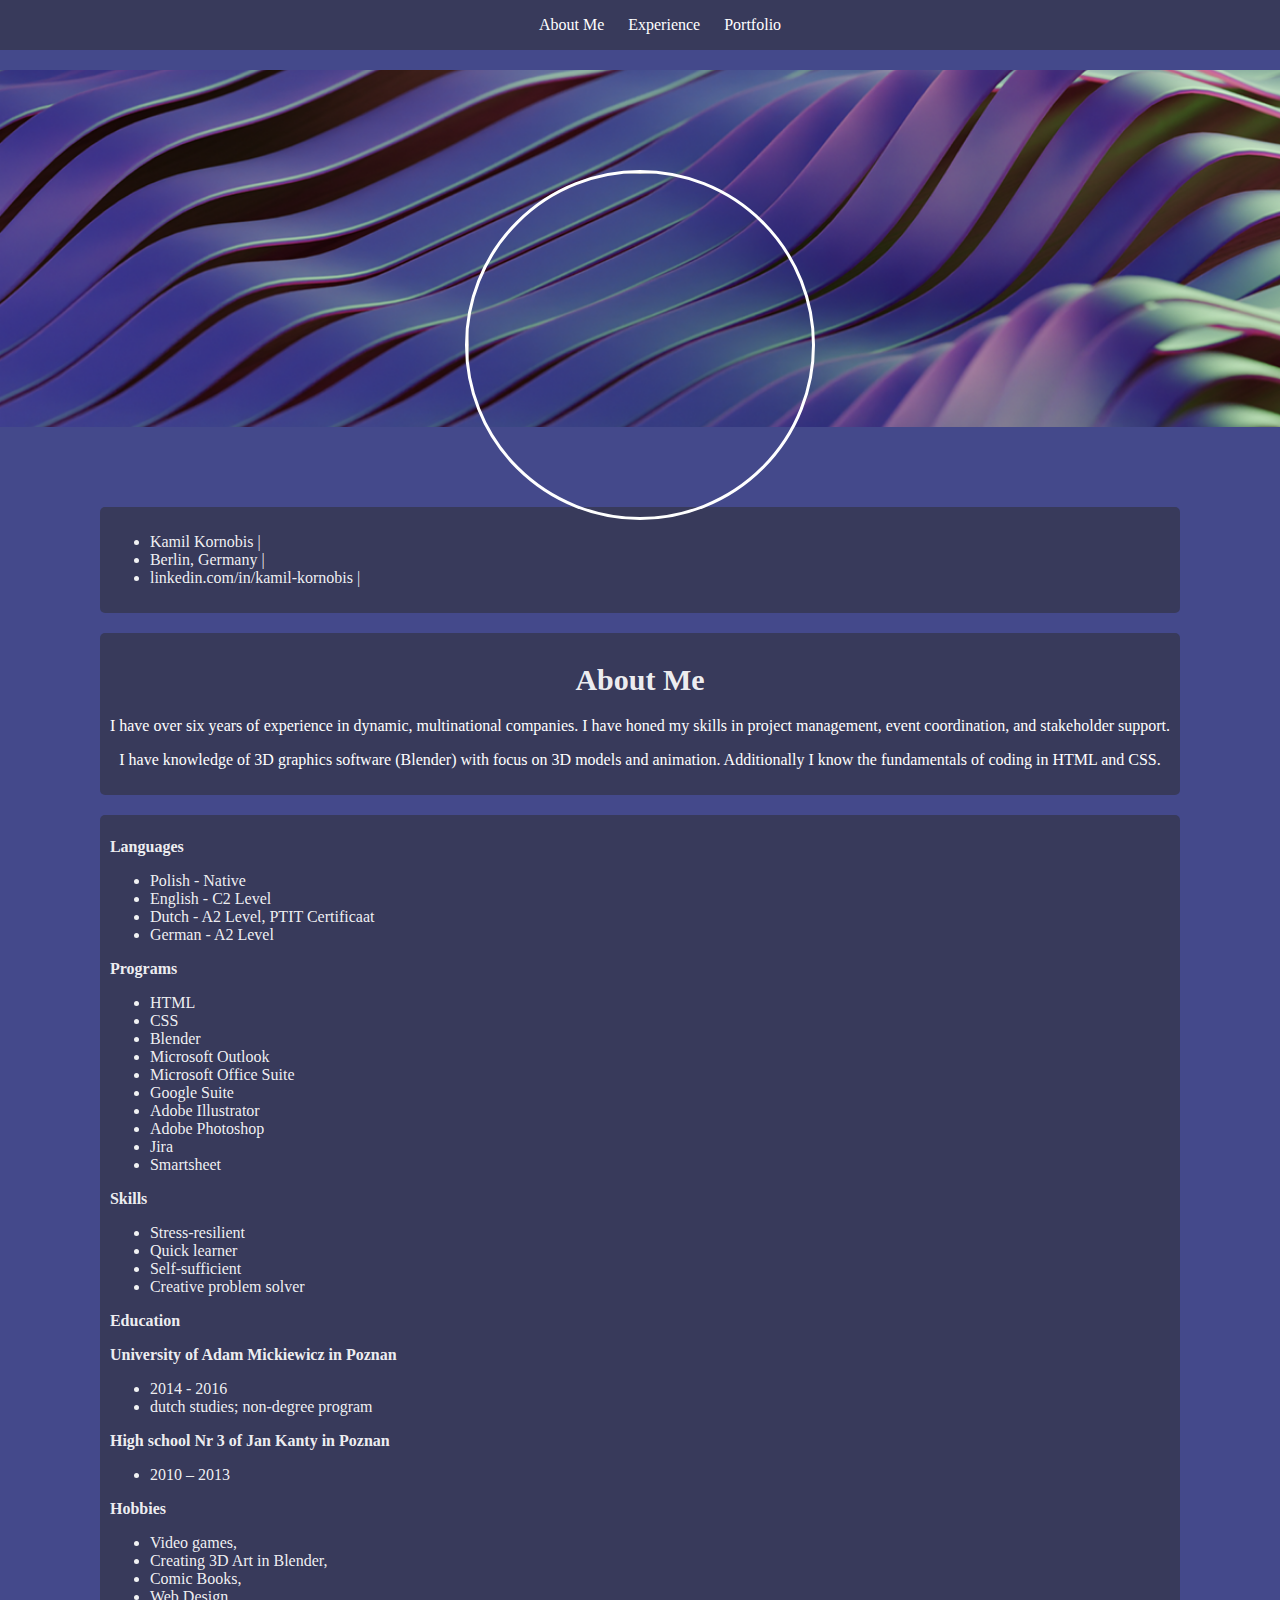
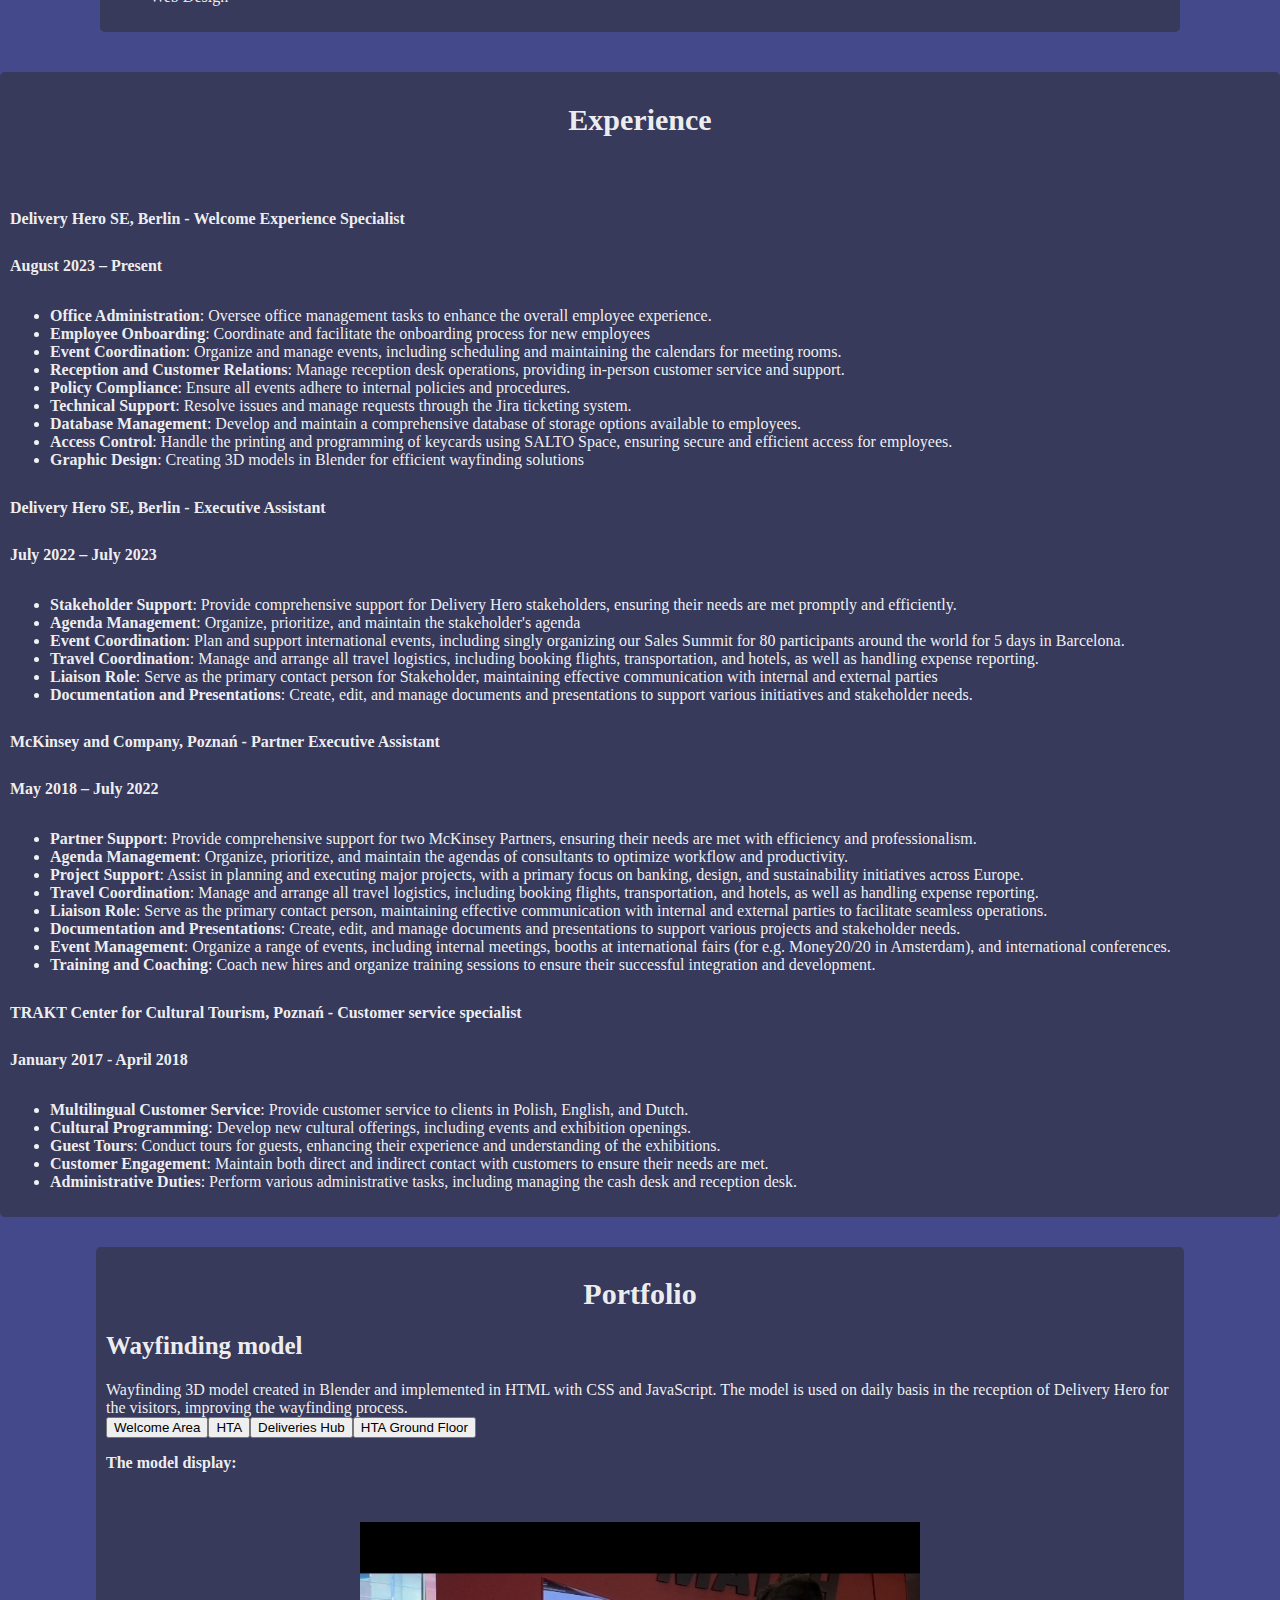
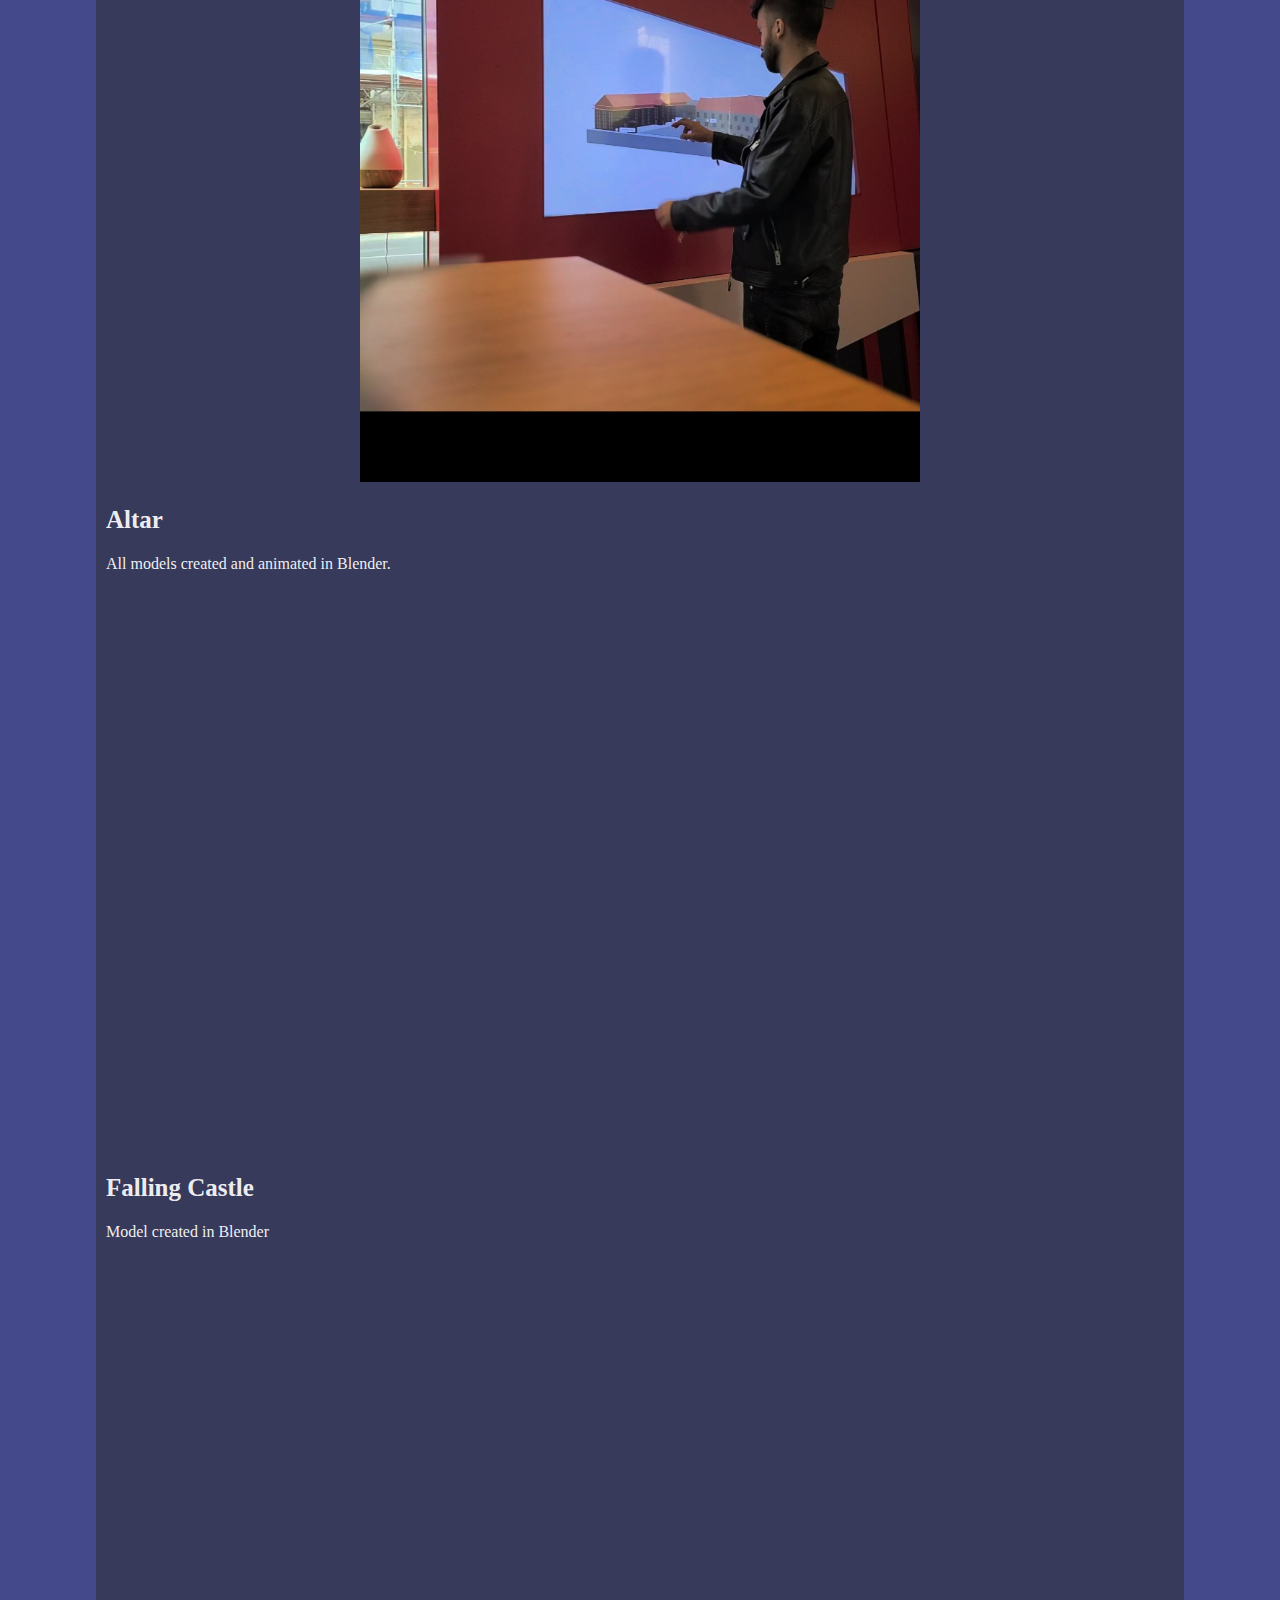
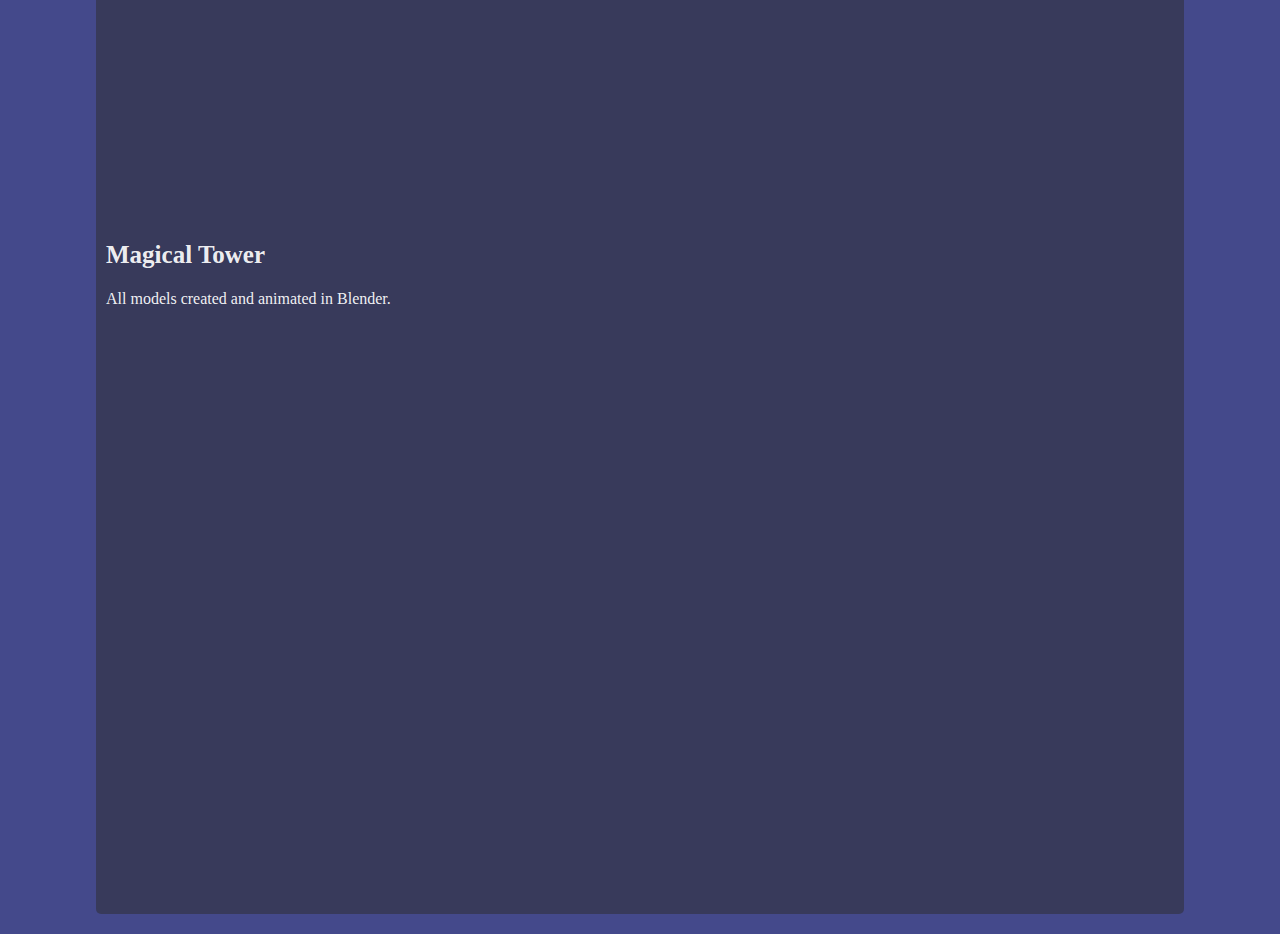
==== index.html @ 501a1ac6 "update 11102024" ====
<!DOCTYPE html>
<html lang="en">
<head>
    <meta charset="UTF-8">
    <meta name="viewport" content="width=device-width, initial-scale=1.0">
    <link rel="stylesheet" href="style.css">
    <title>Kamil Kornobis</title>
    <nav>
        <ul>
        <li><a href="#About">About Me</a></li>
        <li><a href="#experience">Experience</a></li>
        <li><a href="#portfolio">Portfolio</a></li>
    </ul>
    </nav>
</head>
<body>
<div class="banner"> 

    <div id="profile">
        <img src="images/profile.jpg">
    </div>
</div>
    <div id="left">

<div id="contact">
    <ul>
    <li>Kamil Kornobis |
    <li>Berlin, Germany |
    <li>linkedin.com/in/kamil-kornobis | 
    </ul>
</div>

<div id="About">   
    <h1>About Me</h1>
    <p>I have over six years of experience in dynamic, multinational companies. I have honed my skills in project management, event coordination, and stakeholder support.
    <p>I have knowledge of 3D graphics software (Blender) with focus on 3D models and animation.
        Additionally I know the fundamentals of coding in HTML and CSS.
    </p>
</div>
<div id="Additonal">
    <h2>Languages</h2>
    <ul>
    <li>Polish - Native</li>
    <li>English - C2 Level</li>
    <li>Dutch - A2 Level, PTIT Certificaat </li>
    <li>German - A2 Level</li>
    </ul>
    <h2>Programs</h2>
    <ul>
    <li>HTML</li>
    <li>CSS</li>
    <li>Blender</li>
    <li>Microsoft Outlook</li>
    <li>Microsoft Office Suite</li>
    <li>Google Suite</li>
    <li>Adobe Illustrator</li>
    <li>Adobe Photoshop</li>
    <li>Jira</li>
    <li>Smartsheet</li>
    </ul>
    <h2>Skills</h2>
    <ul>
    <li>Stress-resilient</li>
    <li>Quick learner</li>
    <li>Self-sufficient</li>
    <li>Creative problem solver</li>
    </ul>
    <h2>Education</h2>
    <h3>University of Adam Mickiewicz in Poznan</h3>
    <ul><li>2014 - 2016 </li>
    <li>dutch studies; non-degree program</li></ul>
    <h3>High school Nr 3 of Jan Kanty in Poznan</h3> 
    <ul><li>2010 – 2013</li></ul>
    <h2>Hobbies</h2>
    <ul>
    <li>Video games, </li>
    <li>Creating 3D Art in Blender, </li>
    <li>Comic Books, </li>
    <li>Web Design</li>
    </ul>
</div>
</div>
<div id="experience" class="experience">
    <h1>Experience<h1>
    <h2>Delivery Hero SE, Berlin - Welcome Experience Specialist</h2>
    <h3>August 2023 – Present</h3>
    <ul>
        <li><strong>Office Administration</strong>: Oversee office management tasks to enhance the overall employee experience.
        <li><strong>Employee Onboarding</strong>: Coordinate and facilitate the onboarding process for new employees
        <li><strong>Event Coordination</strong>: Organize and manage events, including scheduling and maintaining the calendars for meeting rooms.
        <li><strong>Reception and Customer Relations</strong>: Manage reception desk operations, providing in-person customer service and support.
        <li><strong>Policy Compliance</strong>: Ensure all events adhere to internal policies and procedures.
        <li><strong>Technical Support</strong>: Resolve issues and manage requests through the Jira ticketing system.
        <li><strong>Database Management</strong>: Develop and maintain a comprehensive database of storage options available to employees.
        <li><strong>Access Control</strong>: Handle the printing and programming of keycards using SALTO Space, ensuring secure and efficient access for employees.
        <li><strong>Graphic Design</strong>: Creating 3D models in Blender for efficient wayfinding solutions</li>
    </ul>
    <h2>Delivery Hero SE, Berlin - Executive Assistant</h2>
    <h3>July 2022 – July 2023</h3>
    <ul>
        <li><strong>Stakeholder Support</strong>: Provide comprehensive support for Delivery Hero stakeholders, ensuring their needs are met promptly and efficiently.
        <li><strong>Agenda Management</strong>: Organize, prioritize, and maintain the stakeholder's agenda 
        <li><strong>Event Coordination</strong>: Plan and support international events, including singly organizing our Sales Summit for 80 participants around the world for 5 days in Barcelona.
        <li><strong>Travel Coordination</strong>: Manage and arrange all travel logistics, including booking flights, transportation, and hotels, as well as handling expense reporting.
        <li><strong>Liaison Role</strong>: Serve as the primary contact person for Stakeholder, maintaining effective communication with internal and external parties
        <li><strong>Documentation and Presentations</strong>: Create, edit, and manage documents and presentations to support various initiatives and stakeholder needs.
    </ul>
    <h2>McKinsey and Company, Poznań - Partner Executive Assistant</h2>
    <h3>May 2018 – July 2022</h3>
    <ul>
    <li><strong>Partner Support</strong>: Provide comprehensive support for two McKinsey Partners, ensuring their needs are met with efficiency and professionalism.
        <li><strong>Agenda Management</strong>: Organize, prioritize, and maintain the agendas of consultants to optimize workflow and productivity.
        <li><strong>Project Support</strong>: Assist in planning and executing major projects, with a primary focus on banking, design, and sustainability initiatives across Europe.
        <li><strong>Travel Coordination</strong>: Manage and arrange all travel logistics, including booking flights, transportation, and hotels, as well as handling expense reporting.
        <li><strong>Liaison Role</strong>: Serve as the primary contact person, maintaining effective communication with internal and external parties to facilitate seamless operations.
        <li><strong>Documentation and Presentations</strong>: Create, edit, and manage documents and presentations to support various projects and stakeholder needs.
        <li><strong>Event Management</strong>: Organize a range of events, including internal meetings, booths at international fairs (for e.g. Money20/20 in Amsterdam), and international conferences.
        <li><strong>Training and Coaching</strong>: Coach new hires and organize training sessions to ensure their successful integration and development.
    </ul>
    <h2>TRAKT Center for Cultural Tourism, Poznań - Customer service specialist</h2>
    <h3>January 2017 - April 2018</h3>
    <ul>
        <li><strong>Multilingual Customer Service</strong>: Provide customer service to clients in Polish, English, and Dutch.
        <li><strong>Cultural Programming</strong>: Develop new cultural offerings, including events and exhibition openings.
        <li><strong>Guest Tours</strong>: Conduct tours for guests, enhancing their experience and understanding of the exhibitions.
        <li><strong>Customer Engagement</strong>: Maintain both direct and indirect contact with customers to ensure their needs are met.
        <li><strong>Administrative Duties</strong>: Perform various administrative tasks, including managing the cash desk and reception desk.
    </ul>
</div>
<div class="portfolio" id="portfolio">
      <h1>Portfolio</h1> 
      <h2>Wayfinding model</h1>
        Wayfinding 3D model created in Blender and implemented in HTML with CSS and JavaScript.
        The model is used on daily basis in the reception of Delivery Hero for the visitors, improving the wayfinding process.
        <div id="model">
            <script type="module" src="https://ajax.googleapis.com/ajax/libs/model-viewer/3.5.0/model-viewer.min.js" >
        </script>
            <model-viewer  src="models/deliveryherowip.glb" ar ar-modes="webxr scene-viewer quick-look" camera-controls poster="poster.webp" shadow-intensity="0.5" exposure="0.50" environment-image="legacy"  camera-orbit="22.14deg 81.97deg 44.48m" field-of-view="22.98deg" min-camera-orbit="auto 65deg auto" max-camera-orbit="auto 93deg auto" disable-pan> 
                <button class="Hotspot" slot="hotspot-1" data-position="5.738521220212903m 0.1478705931564469m 4.7028625234961545m" data-normal="0m 0m 1m" data-visibility-attribute="visible"  >
                    <div class="HotspotAnnotation" id="WA">Welcome Area</div>
                </button><button class="Hotspot" slot="hotspot-2" data-position="-3.9287480873416m 0.21349653949691572m -4.00780924892791m" data-normal="0.9999999999999415m 0m 3.422907838548874e-7m" data-visibility-attribute="visible">
                    <div class="HotspotAnnotation" id="HTA">HTA</div>
          
                </button><button class="Hotspot" slot="hotspot-5" data-position="4.514872075778827m 0.030134718585280496m -10.099430448208516m" data-normal="-0.9997227063099224m 0m -0.023548046381057924m" data-visibility-attribute="visible">
                    <div class="HotspotAnnotation" id="DH">Deliveries Hub</div>
                </button><button class="Hotspot" slot="hotspot-6" data-position="-12.615146280918033m 0.15850749362829397m 2.4805809680318305m" data-normal="-0.9999999999999748m 0m -2.2449255068246806e-7m" data-visibility-attribute="visible">
                    <div class="HotspotAnnotation" id="HTAGRound">HTA Ground Floor</div>
                </button>
            </model-viewer>
            <br>
            <h3>The model display: </h3>
            <br>
            <p><img class="wayfinding" src="../images/wayfinding1.jpg">
        </div> 
      <h2>Altar</h2>
      All models created and animated in Blender.
      <p><iframe width="100%" height="560px" src="https://www.youtube.com/embed/xasP_liflsc?si=hGr28FXQIqnPE3Vw" title="YouTube video player" frameborder="0" allow="accelerometer; autoplay; clipboard-write; encrypted-media; gyroscope; picture-in-picture; web-share" referrerpolicy="strict-origin-when-cross-origin" allowfullscreen></iframe>
        <h2>Falling Castle</h2>
        Model created in Blender 
        <p><iframe width="100%" height="560px"
src="https://youtube.com/embed/wnWyTnaPIO8?si=k3L933uSpz_nw3eu"
title="YouTube video player"
frameborder="0"
allow="accelerometer; autoplay; clipboard-write; encrypted-media; gyroscope; picture-in-picture; web-share"
allowfullscreen></iframe>
<h2>Magical Tower</h2>
      All models created and animated in Blender.
<p><iframe width="100%" height="560"
src="https://youtube.com/embed/JQ46LHPLamk?si=6uYHzkPRxciJD53a"
title="YouTube video player"
frameborder="0"
allow="accelerometer; autoplay; clipboard-write; encrypted-media; gyroscope; picture-in-picture; web-share"
allowfullscreen></iframe>
</div>
<footer>
   
</footer>
</body>
</html>
---- style.css ----
* {box-sizing: border-box;}
html, body {
    margin: 0;
    padding: 0;
}
body{
    font-family: 'Lucida Sans', 'Lucida Sans Regular', 'Lucida Grande', 'Lucida Sans Unicode'; color: rgba(255, 255, 255, 0.932);
    background-color:#44498b;
    display: flex;
    justify-content: center;
    flex-direction: column;
    align-items: center;
    align-content: center;
    gap: 20px;
    flex-wrap: wrap;
}

.banner {
    display: flex;
    flex-direction: column;
    justify-content: center;
    align-items: center;
    width: 100%;
    background-image: url(/images/waves.png);
    background-repeat: no-repeat;
    background-position: center center;
    background-size: 100%;

}

.waves img{
    width: fit-content;
    height: fit-content;
}
#profile img{
    border-radius: 50%;
    width: 350px;
    height: 350px;   
    z-index: 1;
    position: relative;
    top: 100px;
    border: solid 3px #ffffff;
}

#About p{
    color: #ffffff;
}

#left {
    border-radius: 25px;
    opacity: 0.5px;
    max-width: 100%;
    min-width: 60%;
    padding: 10px;
    flex-grow: 1;
    flex-direction: column;
    display: flex;
    align-items: center;
    align-content: center;
}


#About {
    text-align: center;
    border-radius: 5px;
    background-color: rgba(44, 44, 44, 0.5);
    padding: 10px;
    margin-bottom: 20px;
    width: 100%;
    max-width: 100%;
    min-width: 60%;
}

header {
    position: left;
}

footer{
    font-size: small;
}


hr {
    
    border: dtted 2px #ffffff; 
}


#experience {
    margin-top: 10px;
    background-color: rgba(44, 44, 44, 0.5);
    opacity: 0.5px;
    border-radius: 5px;
    top: 50px;
    width: 100%;
    max-width: 100%;
    min-width: 60%;
    padding: 10px;
    flex-grow: 1;
    display: flex;
    flex-direction: column;
}

h1{
    font-size: 30px;
    text-align: center;
    
}

h2 {
    font-size: medium;
}
h3{
    font-size: medium;
}

#Additonal {
    border-radius: 5px;
    background-color: rgba(44, 44, 44, 0.5);
    opacity: 0.5px;
    width: 100%;
    padding: 10px;
    flex-grow: 1;
    flex-direction: row;
    
}

header { 
    align-items: center;
}

#contact {
    text-align: left;
    border-radius: 5px;
    background-color: rgba(44, 44, 44, 0.5);
    padding: 10px;
    flex-grow: 1;
    flex-direction: row;
    margin-bottom: 20px;
    width: 100%;
    margin-top: 50px;
}

nav {
    display: block;
    background-color: rgba(44, 44, 44, 0.5);
    flex-direction: row;
}

a{
    color: white;
}

.wayfinding{
        width: 560px;
        overflow: hidden;
        object-fit: scale-down;
        margin: auto;
        max-height: 560px;

}

.model {
    width: 100%;
    max-height: 560px;
    min-height: 560px;
  }
  
.model h2{
    font-size: 25px;
}

  model-viewer {
    width: 100%;
    height: 560px;
    background-color: transparent;
    margin: auto;
  }

  .portfolio{
    margin-top: 10px;
    background-color: rgba(44, 44, 44, 0.5);
    opacity: 0.5px;
    border-radius: 5px;
    top: 50px;
    width: 100%;
    padding: 10px;
    max-width: 85%;

  }

  @media only screen {
    .portfolio{
    }
    .portfolio iframe{
        min-width: 100%;
    }
    .model{
        width: 100%;

    }
    model-viewer{ 
        width: 100%;
    }
    .wayfinding{ 
        width: 100%;
    }
  }

  .portfolio h2{
        font-size: 25px;
    
  }

nav li{
    display: inline-block;
    position: sticky;
    margin: auto;
  }

  nav{
    width: 100%;
    background: none;
    display:inline-block;
    background-color: rgba(44, 44, 44, 0.5);
    margin: 0;
    padding: 0;
    font-family: 'Lucida Sans', 'Lucida Sans Regular', 'Lucida Grande', 'Lucida Sans Unicode'; color: rgba(255, 255, 255, 0.932);
    text-align: center;
    
}

nav a:hover{
    color: rgb(208, 199, 211);
    background-color: #67568862;
}

nav a{
    text-decoration: none;
    padding: 10px;
    font-size: medium;
    font-style: ;
}
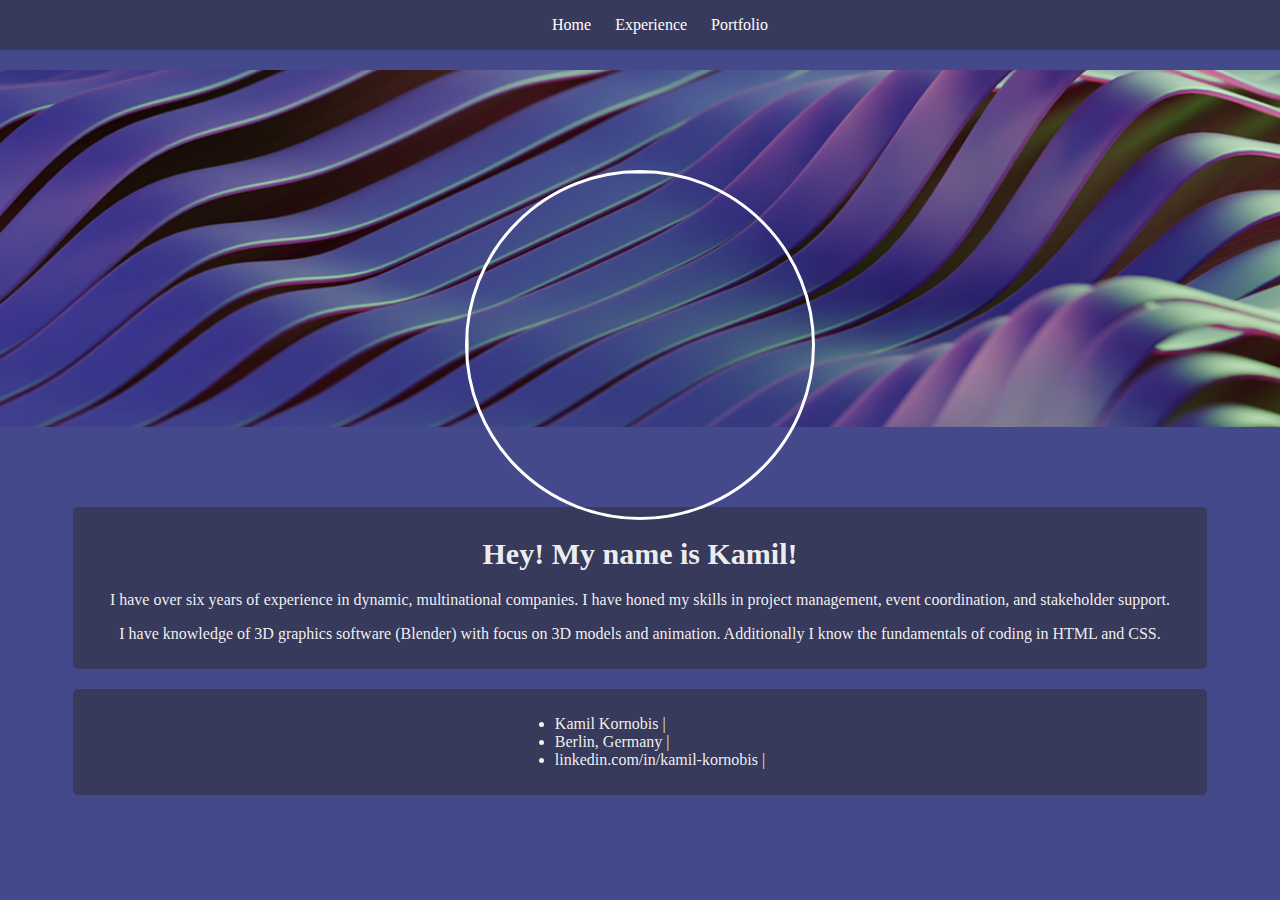
==== commit 6d22c782: "main 111024" ====
--- a/index.html
+++ b/index.html
@@ -8,9 +8,9 @@
     <title>Kamil Kornobis</title>
     <nav>
         <ul>
-        <li><a href="#About">About Me</a></li>
-        <li><a href="#experience">Experience</a></li>
-        <li><a href="#portfolio">Portfolio</a></li>
+        <li><a href="index.html">Home</a></li>
+        <li><a href="experience.html">Experience</a></li>
+        <li><a href="portfolio.html">Portfolio</a></li>
     </ul>
     </nav>
 </head>
@@ -22,7 +22,13 @@
     </div>
 </div>
     <div id="left">
-
+        
+        <div id="About">   
+            <h1>Hey! My name is Kamil!</h1>    <p>I have over six years of experience in dynamic, multinational companies. I have honed my skills in project management, event coordination, and stakeholder support.
+            <p>I have knowledge of 3D graphics software (Blender) with focus on 3D models and animation.
+                Additionally I know the fundamentals of coding in HTML and CSS.
+            </p>
+        </div>
 <div id="contact">
     <ul>
     <li>Kamil Kornobis |
@@ -31,148 +37,8 @@
     </ul>
 </div>
 
-<div id="About">   
-    <h1>About Me</h1>
-    <p>I have over six years of experience in dynamic, multinational companies. I have honed my skills in project management, event coordination, and stakeholder support.
-    <p>I have knowledge of 3D graphics software (Blender) with focus on 3D models and animation.
-        Additionally I know the fundamentals of coding in HTML and CSS.
-    </p>
-</div>
-<div id="Additonal">
-    <h2>Languages</h2>
-    <ul>
-    <li>Polish - Native</li>
-    <li>English - C2 Level</li>
-    <li>Dutch - A2 Level, PTIT Certificaat </li>
-    <li>German - A2 Level</li>
-    </ul>
-    <h2>Programs</h2>
-    <ul>
-    <li>HTML</li>
-    <li>CSS</li>
-    <li>Blender</li>
-    <li>Microsoft Outlook</li>
-    <li>Microsoft Office Suite</li>
-    <li>Google Suite</li>
-    <li>Adobe Illustrator</li>
-    <li>Adobe Photoshop</li>
-    <li>Jira</li>
-    <li>Smartsheet</li>
-    </ul>
-    <h2>Skills</h2>
-    <ul>
-    <li>Stress-resilient</li>
-    <li>Quick learner</li>
-    <li>Self-sufficient</li>
-    <li>Creative problem solver</li>
-    </ul>
-    <h2>Education</h2>
-    <h3>University of Adam Mickiewicz in Poznan</h3>
-    <ul><li>2014 - 2016 </li>
-    <li>dutch studies; non-degree program</li></ul>
-    <h3>High school Nr 3 of Jan Kanty in Poznan</h3> 
-    <ul><li>2010 – 2013</li></ul>
-    <h2>Hobbies</h2>
-    <ul>
-    <li>Video games, </li>
-    <li>Creating 3D Art in Blender, </li>
-    <li>Comic Books, </li>
-    <li>Web Design</li>
-    </ul>
-</div>
-</div>
-<div id="experience" class="experience">
-    <h1>Experience<h1>
-    <h2>Delivery Hero SE, Berlin - Welcome Experience Specialist</h2>
-    <h3>August 2023 – Present</h3>
-    <ul>
-        <li><strong>Office Administration</strong>: Oversee office management tasks to enhance the overall employee experience.
-        <li><strong>Employee Onboarding</strong>: Coordinate and facilitate the onboarding process for new employees
-        <li><strong>Event Coordination</strong>: Organize and manage events, including scheduling and maintaining the calendars for meeting rooms.
-        <li><strong>Reception and Customer Relations</strong>: Manage reception desk operations, providing in-person customer service and support.
-        <li><strong>Policy Compliance</strong>: Ensure all events adhere to internal policies and procedures.
-        <li><strong>Technical Support</strong>: Resolve issues and manage requests through the Jira ticketing system.
-        <li><strong>Database Management</strong>: Develop and maintain a comprehensive database of storage options available to employees.
-        <li><strong>Access Control</strong>: Handle the printing and programming of keycards using SALTO Space, ensuring secure and efficient access for employees.
-        <li><strong>Graphic Design</strong>: Creating 3D models in Blender for efficient wayfinding solutions</li>
-    </ul>
-    <h2>Delivery Hero SE, Berlin - Executive Assistant</h2>
-    <h3>July 2022 – July 2023</h3>
-    <ul>
-        <li><strong>Stakeholder Support</strong>: Provide comprehensive support for Delivery Hero stakeholders, ensuring their needs are met promptly and efficiently.
-        <li><strong>Agenda Management</strong>: Organize, prioritize, and maintain the stakeholder's agenda 
-        <li><strong>Event Coordination</strong>: Plan and support international events, including singly organizing our Sales Summit for 80 participants around the world for 5 days in Barcelona.
-        <li><strong>Travel Coordination</strong>: Manage and arrange all travel logistics, including booking flights, transportation, and hotels, as well as handling expense reporting.
-        <li><strong>Liaison Role</strong>: Serve as the primary contact person for Stakeholder, maintaining effective communication with internal and external parties
-        <li><strong>Documentation and Presentations</strong>: Create, edit, and manage documents and presentations to support various initiatives and stakeholder needs.
-    </ul>
-    <h2>McKinsey and Company, Poznań - Partner Executive Assistant</h2>
-    <h3>May 2018 – July 2022</h3>
-    <ul>
-    <li><strong>Partner Support</strong>: Provide comprehensive support for two McKinsey Partners, ensuring their needs are met with efficiency and professionalism.
-        <li><strong>Agenda Management</strong>: Organize, prioritize, and maintain the agendas of consultants to optimize workflow and productivity.
-        <li><strong>Project Support</strong>: Assist in planning and executing major projects, with a primary focus on banking, design, and sustainability initiatives across Europe.
-        <li><strong>Travel Coordination</strong>: Manage and arrange all travel logistics, including booking flights, transportation, and hotels, as well as handling expense reporting.
-        <li><strong>Liaison Role</strong>: Serve as the primary contact person, maintaining effective communication with internal and external parties to facilitate seamless operations.
-        <li><strong>Documentation and Presentations</strong>: Create, edit, and manage documents and presentations to support various projects and stakeholder needs.
-        <li><strong>Event Management</strong>: Organize a range of events, including internal meetings, booths at international fairs (for e.g. Money20/20 in Amsterdam), and international conferences.
-        <li><strong>Training and Coaching</strong>: Coach new hires and organize training sessions to ensure their successful integration and development.
-    </ul>
-    <h2>TRAKT Center for Cultural Tourism, Poznań - Customer service specialist</h2>
-    <h3>January 2017 - April 2018</h3>
-    <ul>
-        <li><strong>Multilingual Customer Service</strong>: Provide customer service to clients in Polish, English, and Dutch.
-        <li><strong>Cultural Programming</strong>: Develop new cultural offerings, including events and exhibition openings.
-        <li><strong>Guest Tours</strong>: Conduct tours for guests, enhancing their experience and understanding of the exhibitions.
-        <li><strong>Customer Engagement</strong>: Maintain both direct and indirect contact with customers to ensure their needs are met.
-        <li><strong>Administrative Duties</strong>: Perform various administrative tasks, including managing the cash desk and reception desk.
-    </ul>
-</div>
-<div class="portfolio" id="portfolio">
-      <h1>Portfolio</h1> 
-      <h2>Wayfinding model</h1>
-        Wayfinding 3D model created in Blender and implemented in HTML with CSS and JavaScript.
-        The model is used on daily basis in the reception of Delivery Hero for the visitors, improving the wayfinding process.
-        <div id="model">
-            <script type="module" src="https://ajax.googleapis.com/ajax/libs/model-viewer/3.5.0/model-viewer.min.js" >
-        </script>
-            <model-viewer  src="models/deliveryherowip.glb" ar ar-modes="webxr scene-viewer quick-look" camera-controls poster="poster.webp" shadow-intensity="0.5" exposure="0.50" environment-image="legacy"  camera-orbit="22.14deg 81.97deg 44.48m" field-of-view="22.98deg" min-camera-orbit="auto 65deg auto" max-camera-orbit="auto 93deg auto" disable-pan> 
-                <button class="Hotspot" slot="hotspot-1" data-position="5.738521220212903m 0.1478705931564469m 4.7028625234961545m" data-normal="0m 0m 1m" data-visibility-attribute="visible"  >
-                    <div class="HotspotAnnotation" id="WA">Welcome Area</div>
-                </button><button class="Hotspot" slot="hotspot-2" data-position="-3.9287480873416m 0.21349653949691572m -4.00780924892791m" data-normal="0.9999999999999415m 0m 3.422907838548874e-7m" data-visibility-attribute="visible">
-                    <div class="HotspotAnnotation" id="HTA">HTA</div>
-          
-                </button><button class="Hotspot" slot="hotspot-5" data-position="4.514872075778827m 0.030134718585280496m -10.099430448208516m" data-normal="-0.9997227063099224m 0m -0.023548046381057924m" data-visibility-attribute="visible">
-                    <div class="HotspotAnnotation" id="DH">Deliveries Hub</div>
-                </button><button class="Hotspot" slot="hotspot-6" data-position="-12.615146280918033m 0.15850749362829397m 2.4805809680318305m" data-normal="-0.9999999999999748m 0m -2.2449255068246806e-7m" data-visibility-attribute="visible">
-                    <div class="HotspotAnnotation" id="HTAGRound">HTA Ground Floor</div>
-                </button>
-            </model-viewer>
-            <br>
-            <h3>The model display: </h3>
-            <br>
-            <p><img class="wayfinding" src="../images/wayfinding1.jpg">
-        </div> 
-      <h2>Altar</h2>
-      All models created and animated in Blender.
-      <p><iframe width="100%" height="560px" src="https://www.youtube.com/embed/xasP_liflsc?si=hGr28FXQIqnPE3Vw" title="YouTube video player" frameborder="0" allow="accelerometer; autoplay; clipboard-write; encrypted-media; gyroscope; picture-in-picture; web-share" referrerpolicy="strict-origin-when-cross-origin" allowfullscreen></iframe>
-        <h2>Falling Castle</h2>
-        Model created in Blender 
-        <p><iframe width="100%" height="560px"
-src="https://youtube.com/embed/wnWyTnaPIO8?si=k3L933uSpz_nw3eu"
-title="YouTube video player"
-frameborder="0"
-allow="accelerometer; autoplay; clipboard-write; encrypted-media; gyroscope; picture-in-picture; web-share"
-allowfullscreen></iframe>
-<h2>Magical Tower</h2>
-      All models created and animated in Blender.
-<p><iframe width="100%" height="560"
-src="https://youtube.com/embed/JQ46LHPLamk?si=6uYHzkPRxciJD53a"
-title="YouTube video player"
-frameborder="0"
-allow="accelerometer; autoplay; clipboard-write; encrypted-media; gyroscope; picture-in-picture; web-share"
-allowfullscreen></iframe>
-</div>
+
+
 <footer>
    
 </footer>
--- a/style.css
+++ b/style.css
@@ -44,14 +44,13 @@
 }
 
 #About p{
-    color: #ffffff;
+    color: ##8B8644;
 }
 
 #left {
     border-radius: 25px;
     opacity: 0.5px;
-    max-width: 100%;
-    min-width: 60%;
+    width: 100%;
     padding: 10px;
     flex-grow: 1;
     flex-direction: column;
@@ -67,9 +66,10 @@
     background-color: rgba(44, 44, 44, 0.5);
     padding: 10px;
     margin-bottom: 20px;
-    width: 100%;
-    max-width: 100%;
+    width: 90%;
     min-width: 60%;
+    margin-top: 50px;
+
 }
 
 header {
@@ -87,19 +87,21 @@
 }
 
 
-#experience {
+.experience {
     margin-top: 10px;
     background-color: rgba(44, 44, 44, 0.5);
     opacity: 0.5px;
     border-radius: 5px;
     top: 50px;
-    width: 100%;
-    max-width: 100%;
-    min-width: 60%;
-    padding: 10px;
-    flex-grow: 1;
-    display: flex;
-    flex-direction: column;
+    width: 80%;
+    padding: 10px;
+    flex-grow: 1;
+    display: flex;
+    flex-direction: column;
+    align-content: center;
+    align-items: center;
+    justify-content: center;
+    font-size: medium;
 }
 
 h1{
@@ -119,11 +121,13 @@
     border-radius: 5px;
     background-color: rgba(44, 44, 44, 0.5);
     opacity: 0.5px;
-    width: 100%;
-    padding: 10px;
-    flex-grow: 1;
-    flex-direction: row;
-    
+    width: 80%;
+    padding: 10px;
+    flex-grow: 1;
+    display: flex;
+    flex-direction: column;
+    align-items: center;
+    align-content: center;
 }
 
 header { 
@@ -138,8 +142,11 @@
     flex-grow: 1;
     flex-direction: row;
     margin-bottom: 20px;
-    width: 100%;
-    margin-top: 50px;
+    width: 90%;
+    display: flex;
+    flex-direction: column;
+    align-items: center;
+    align-content: center;
 }
 
 nav {
@@ -184,17 +191,25 @@
     opacity: 0.5px;
     border-radius: 5px;
     top: 50px;
-    width: 100%;
-    padding: 10px;
-    max-width: 85%;
-
-  }
-
-  @media only screen {
+    width: 80%;
+    padding: 10px;
+    display: flex;
+    flex-direction: column;
+    align-items: center;
+    align-content: center;
+    margin-top: 50px;
+
+
+  }
+
+  @media only screen and (max-with: 600px) {
     .portfolio{
+        width: 100%;
+        height: 100%;
     }
     .portfolio iframe{
-        min-width: 100%;
+        width: 100%;
+        height: 560px;
     }
     .model{
         width: 100%;
@@ -241,4 +256,9 @@
     padding: 10px;
     font-size: medium;
     font-style: ;
+}
+
+.portfolio iframe{
+    width: 720px;
+    height: 560px;
 }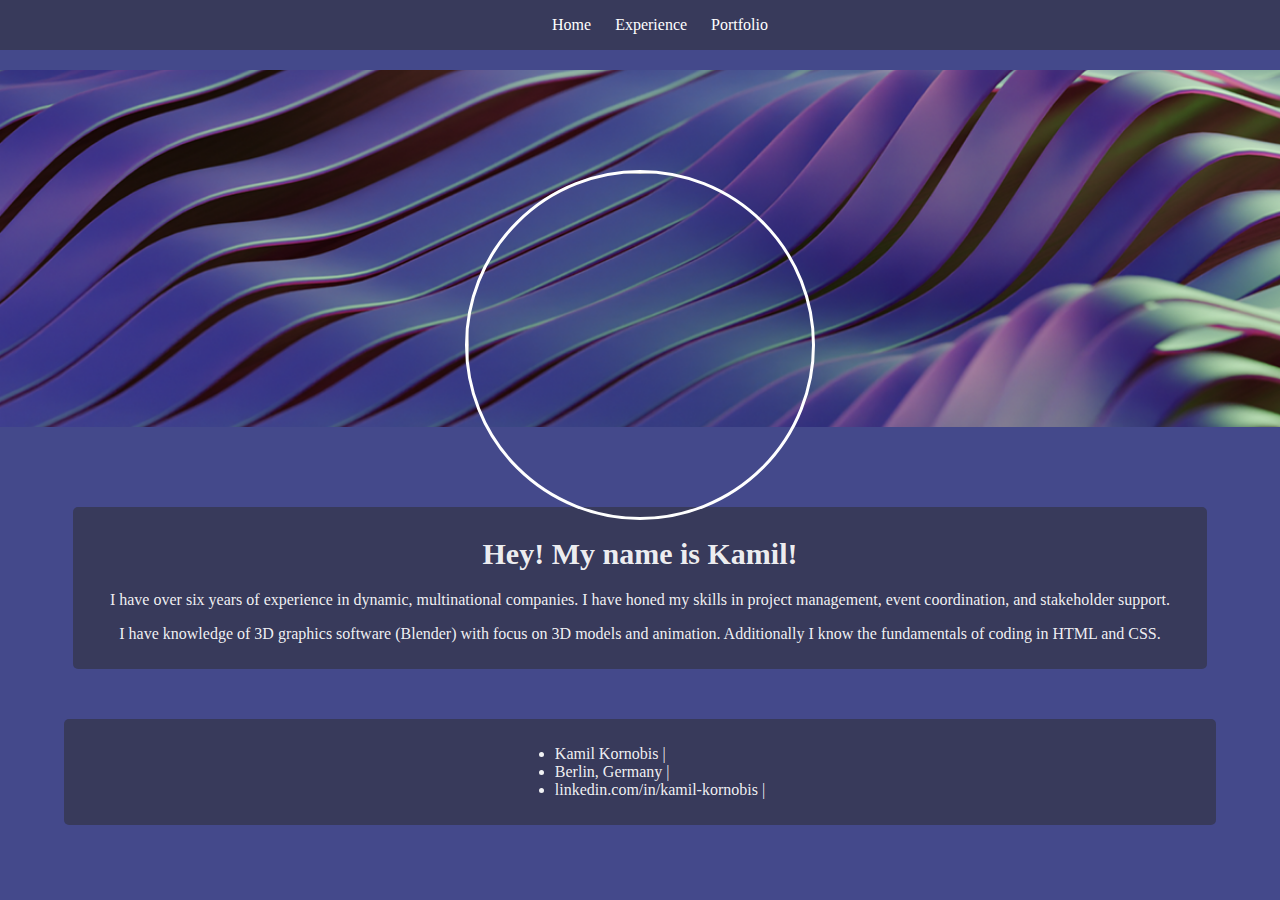
==== commit f086c212: "111012024" ====
--- a/index.html
+++ b/index.html
@@ -29,15 +29,15 @@
                 Additionally I know the fundamentals of coding in HTML and CSS.
             </p>
         </div>
+
+</div>
+
 <div id="contact">
     <ul>
     <li>Kamil Kornobis |
     <li>Berlin, Germany |
     <li>linkedin.com/in/kamil-kornobis | 
     </ul>
-</div>
-
-
 
 <footer>
    
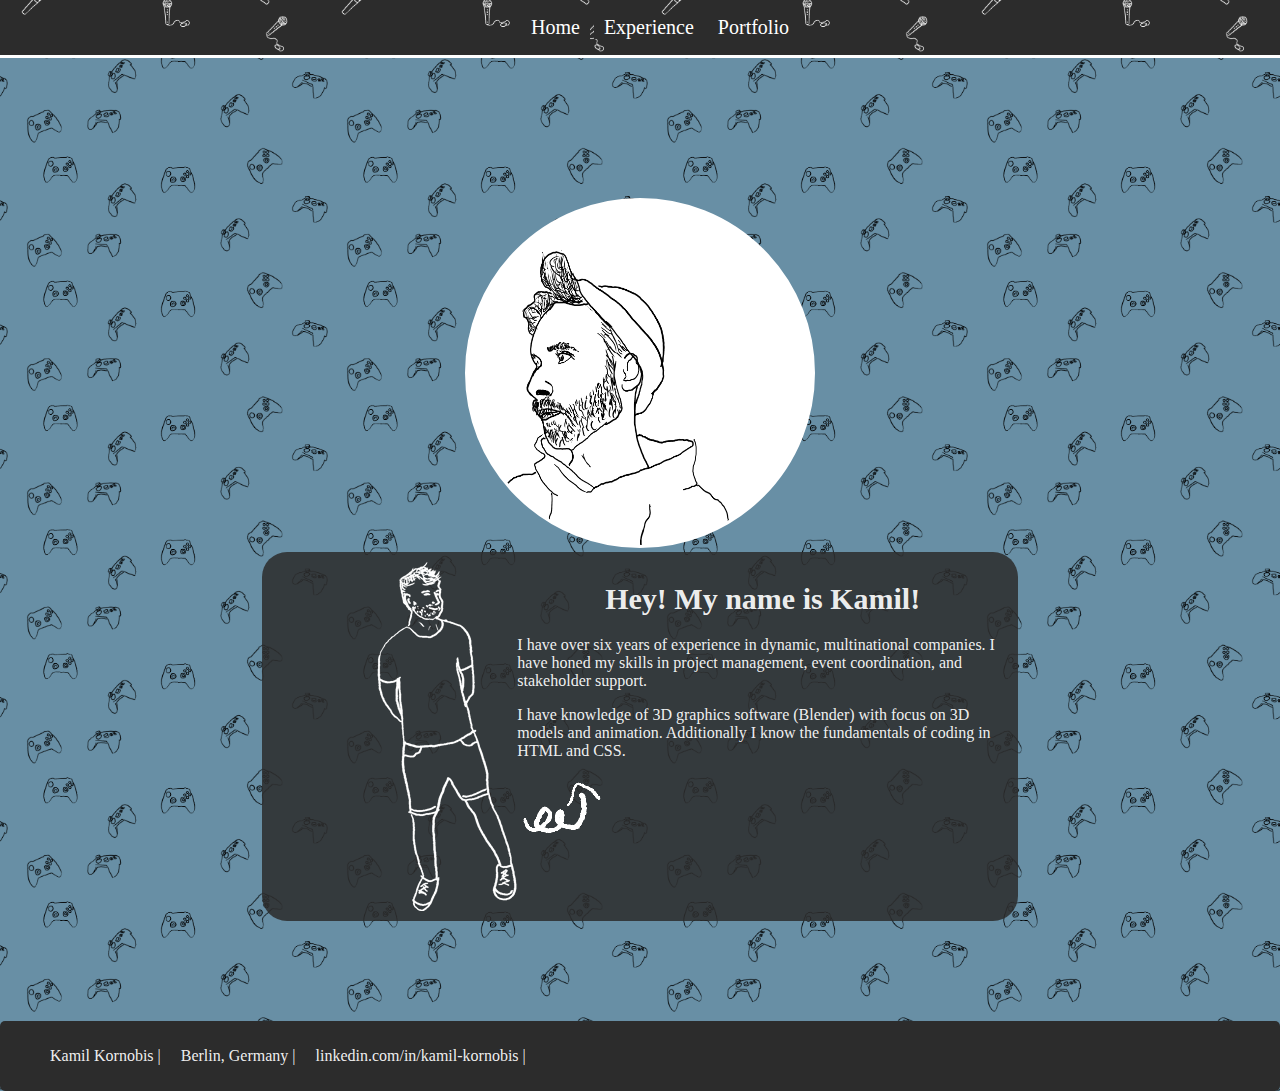
==== commit 0c219d68: "update12102024" ====
--- a/index.html
+++ b/index.html
@@ -17,17 +17,26 @@
 <body>
 <div class="banner"> 
 
+
+        </div>
     <div id="profile">
-        <img src="images/profile.jpg">
+        <img src="images/kamilobrys.png">
     </div>
 </div>
     <div id="left">
-        
+
+
         <div id="About">   
+            <div id="pose">
+            <img src="images/obryspoza.png"></div>
+            <div id="introduction">
             <h1>Hey! My name is Kamil!</h1>    <p>I have over six years of experience in dynamic, multinational companies. I have honed my skills in project management, event coordination, and stakeholder support.
             <p>I have knowledge of 3D graphics software (Blender) with focus on 3D models and animation.
                 Additionally I know the fundamentals of coding in HTML and CSS.
             </p>
+            <img src="images/arrow.png">
+
+        </div>
         </div>
 
 </div>
--- a/style.css
+++ b/style.css
@@ -6,7 +6,7 @@
 }
 body{
     font-family: 'Lucida Sans', 'Lucida Sans Regular', 'Lucida Grande', 'Lucida Sans Unicode'; color: rgba(255, 255, 255, 0.932);
-    background-color:#44498b;
+    background-color:#688fa5;
     display: flex;
     justify-content: center;
     flex-direction: column;
@@ -14,6 +14,11 @@
     align-content: center;
     gap: 20px;
     flex-wrap: wrap;
+    background-image: url(images/tlo1.png);
+    background-repeat: repeat;
+    background-position: center center;
+    background-size: 25%;
+
 }
 
 .banner {
@@ -22,12 +27,12 @@
     justify-content: center;
     align-items: center;
     width: 100%;
-    background-image: url(/images/waves.png);
-    background-repeat: no-repeat;
+    background-repeat: repeat;
     background-position: center center;
-    background-size: 100%;
-
-}
+    background-size: 30%
+}
+
+
 
 .waves img{
     width: fit-content;
@@ -40,7 +45,8 @@
     z-index: 1;
     position: relative;
     top: 100px;
-    border: solid 3px #ffffff;
+    border: solid 3px #ffffff ;
+    background-color: #ffffff;
 }
 
 #About p{
@@ -61,20 +67,42 @@
 
 
 #About {
-    text-align: center;
-    border-radius: 5px;
-    background-color: rgba(44, 44, 44, 0.5);
+    display: grid;
+    grid-template-columns: 1fr 2fr;
+    text-align: start;
+    border-radius: 25px;
+    background-color: rgba(44, 44, 44, 0.863);
     padding: 10px;
     margin-bottom: 20px;
-    width: 90%;
+    width: 0%;
     min-width: 60%;
-    margin-top: 50px;
-
+    margin-top: 70px;
+    height: 100%;
+}
+
+#introduction{
+    justify-content: start;
+    grid-column: 2;
+}
+#introduction img{
+    justify-content: end;
+    justify-items: end;
+    align-items: end;
+}
+#pose img{
+    height: auto;
+}
+
+#pose {
+    display: grid;
+    justify-content: end;
+    grid-column: 1;
 }
 
 header {
     position: left;
 }
+
 
 footer{
     font-size: small;
@@ -137,16 +165,18 @@
 #contact {
     text-align: left;
     border-radius: 5px;
-    background-color: rgba(44, 44, 44, 0.5);
-    padding: 10px;
+    background-color: rgb(44, 44, 44);
+    padding: 0;
+    bottom: 0;
     flex-grow: 1;
     flex-direction: row;
-    margin-bottom: 20px;
-    width: 90%;
-    display: flex;
-    flex-direction: column;
-    align-items: center;
-    align-content: center;
+    width: 100%;
+    margin-top: 50px;
+}
+
+#contact li {
+    display: inline-block;
+    padding: 10px;
 }
 
 nav {
@@ -187,7 +217,6 @@
 
   .portfolio{
     margin-top: 10px;
-    background-color: rgba(44, 44, 44, 0.5);
     opacity: 0.5px;
     border-radius: 5px;
     top: 50px;
@@ -202,63 +231,101 @@
 
   }
 
-  @media only screen and (max-with: 600px) {
-    .portfolio{
-        width: 100%;
-        height: 100%;
-    }
-    .portfolio iframe{
-        width: 100%;
-        height: 560px;
-    }
-    .model{
-        width: 100%;
-
-    }
-    model-viewer{ 
-        width: 100%;
-    }
-    .wayfinding{ 
-        width: 100%;
-    }
-  }
-
-  .portfolio h2{
-        font-size: 25px;
-    
-  }
-
-nav li{
+
+nav li {
     display: inline-block;
-    position: sticky;
     margin: auto;
+    background-color: rgb(44, 44, 44);
+
   }
 
   nav{
     width: 100%;
     background: none;
     display:inline-block;
-    background-color: rgba(44, 44, 44, 0.5);
     margin: 0;
+    bottom: 0;
     padding: 0;
     font-family: 'Lucida Sans', 'Lucida Sans Regular', 'Lucida Grande', 'Lucida Sans Unicode'; color: rgba(255, 255, 255, 0.932);
     text-align: center;
-    
+    border-bottom: #ffffff solid;
+    background-repeat: repeat;
+    background-position: center center;
+    background-size: 25%;
+    background-color: rgb(44, 44, 44);
+    background-image: url(images/tlo2.png);
+
 }
 
 nav a:hover{
     color: rgb(208, 199, 211);
-    background-color: #67568862;
+    background-color:#688fa5;
 }
 
 nav a{
     text-decoration: none;
     padding: 10px;
-    font-size: medium;
-    font-style: ;
-}
+    font-size: 20px;
+    text-align: center;
+}
+
 
 .portfolio iframe{
-    width: 720px;
-    height: 560px;
+    min-width: 300px;
+    max-width: 100%;
+    min-height: 560px;
+    max-height: 100%;
+}
+
+.video{
+    margin-top: 10px;
+    background-color: rgba(44, 44, 44, 0.5);
+    opacity: 0.5px;
+    border-radius: 5px;
+    top: 50px;
+    width: 100%;
+    padding: 10px;
+    display: flex;
+    flex-direction: column;
+    align-items: center;
+    align-content: center;
+    margin-top: 50px;
+
+}
+
+.wayfinding{
+    margin-top: 50px;
+    background-color: rgba(44, 44, 44, 0.5);
+    opacity: 0.5px;
+    border-radius: 5px;
+    top: 50px;
+    width: 100%;
+    padding: 10px;
+    display: flex;
+    flex-direction: column;
+    align-items: center;
+    align-content: center;
+    justify-content: center;
+    justify-items: center;
+    text-align: center;
+    margin-top: 50px;
+
+
+}
+
+
+@media screen and (max-width: 600px){
+    .portfolio iframe{
+        width: 200px;
+        height: 560px;
+    }
+    model-viewer{ 
+        width: 200px;
+    }
+    .banner{
+        background-image: none;
+    }
+    .portfolio h2{
+        font-size: 25px;
+  }
 }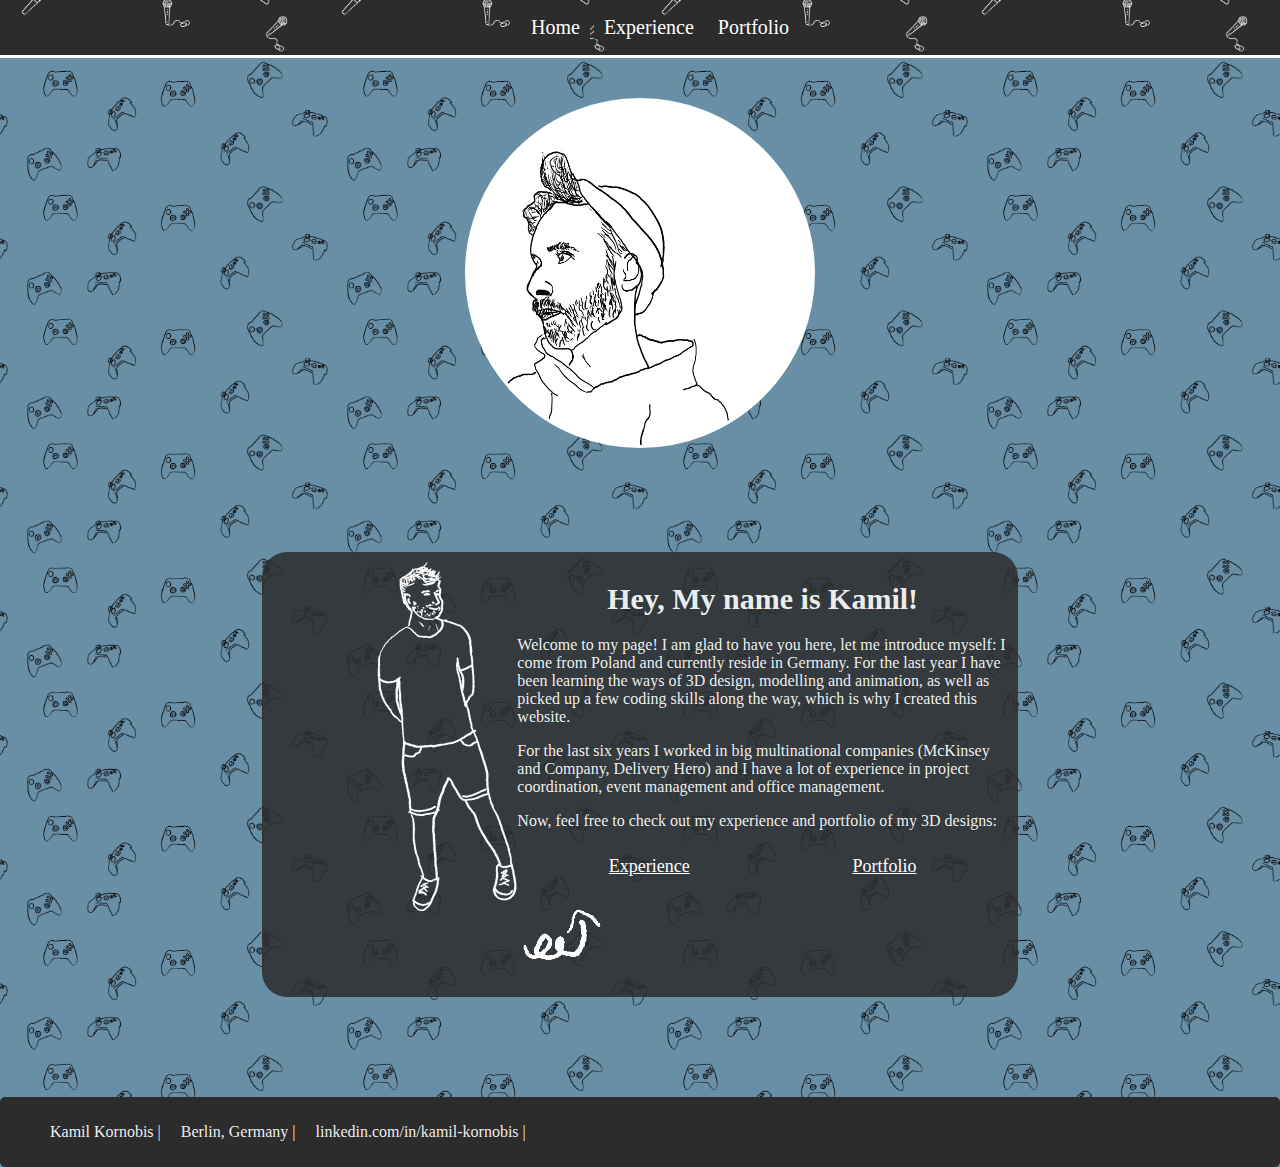
==== commit 821e6c3d: "update1210224 1" ====
--- a/index.html
+++ b/index.html
@@ -30,12 +30,19 @@
             <div id="pose">
             <img src="images/obryspoza.png"></div>
             <div id="introduction">
-            <h1>Hey! My name is Kamil!</h1>    <p>I have over six years of experience in dynamic, multinational companies. I have honed my skills in project management, event coordination, and stakeholder support.
-            <p>I have knowledge of 3D graphics software (Blender) with focus on 3D models and animation.
-                Additionally I know the fundamentals of coding in HTML and CSS.
+            <h1>Hey, My name is Kamil!</h1>  
+            <p>Welcome to my page! I am glad to have you here, let me introduce myself: I come from Poland and currently reside in Germany. For the last year I have been learning the ways of 3D design, modelling and animation, as well as picked up a few coding skills along the way, which is why I created this website. 
             </p>
+            <p>For the last six years I worked in big multinational companies (McKinsey and Company, Delivery Hero) and I have a lot of experience in project coordination, event management and office management.
+            </p>
+            <p>Now, feel free to check out my experience and portfolio of my 3D designs:
+            </p>
+            <ul>
+                <li><a href="experience.html">Experience</a></li>
+                <li><a href="portfolio.html">Portfolio</a></li>
+            </ul>
             <img src="images/arrow.png">
-
+            
         </div>
         </div>
 
--- a/style.css
+++ b/style.css
@@ -32,26 +32,16 @@
     background-size: 30%
 }
 
-
-
-.waves img{
-    width: fit-content;
-    height: fit-content;
-}
 #profile img{
     border-radius: 50%;
     width: 350px;
     height: 350px;   
     z-index: 1;
     position: relative;
-    top: 100px;
     border: solid 3px #ffffff ;
     background-color: #ffffff;
 }
 
-#About p{
-    color: ##8B8644;
-}
 
 #left {
     border-radius: 25px;
@@ -89,6 +79,22 @@
     justify-items: end;
     align-items: end;
 }
+
+#introduction ul{
+    display: flex;
+    justify-content: space-around;
+    justify-items: center;
+    align-items: center;
+    align-content: center;
+    padding: 10px;
+}
+
+#introduction li{
+    display: inline-block;
+    font-size: large;
+}
+
+
 #pose img{
     height: auto;
 }
@@ -315,6 +321,12 @@
 
 
 @media screen and (max-width: 600px){
+    .body{
+        background-image:none;
+    }
+    #About{
+        width: 100%;
+    }
     .portfolio iframe{
         width: 200px;
         height: 560px;
@@ -328,4 +340,5 @@
     .portfolio h2{
         font-size: 25px;
   }
+
 }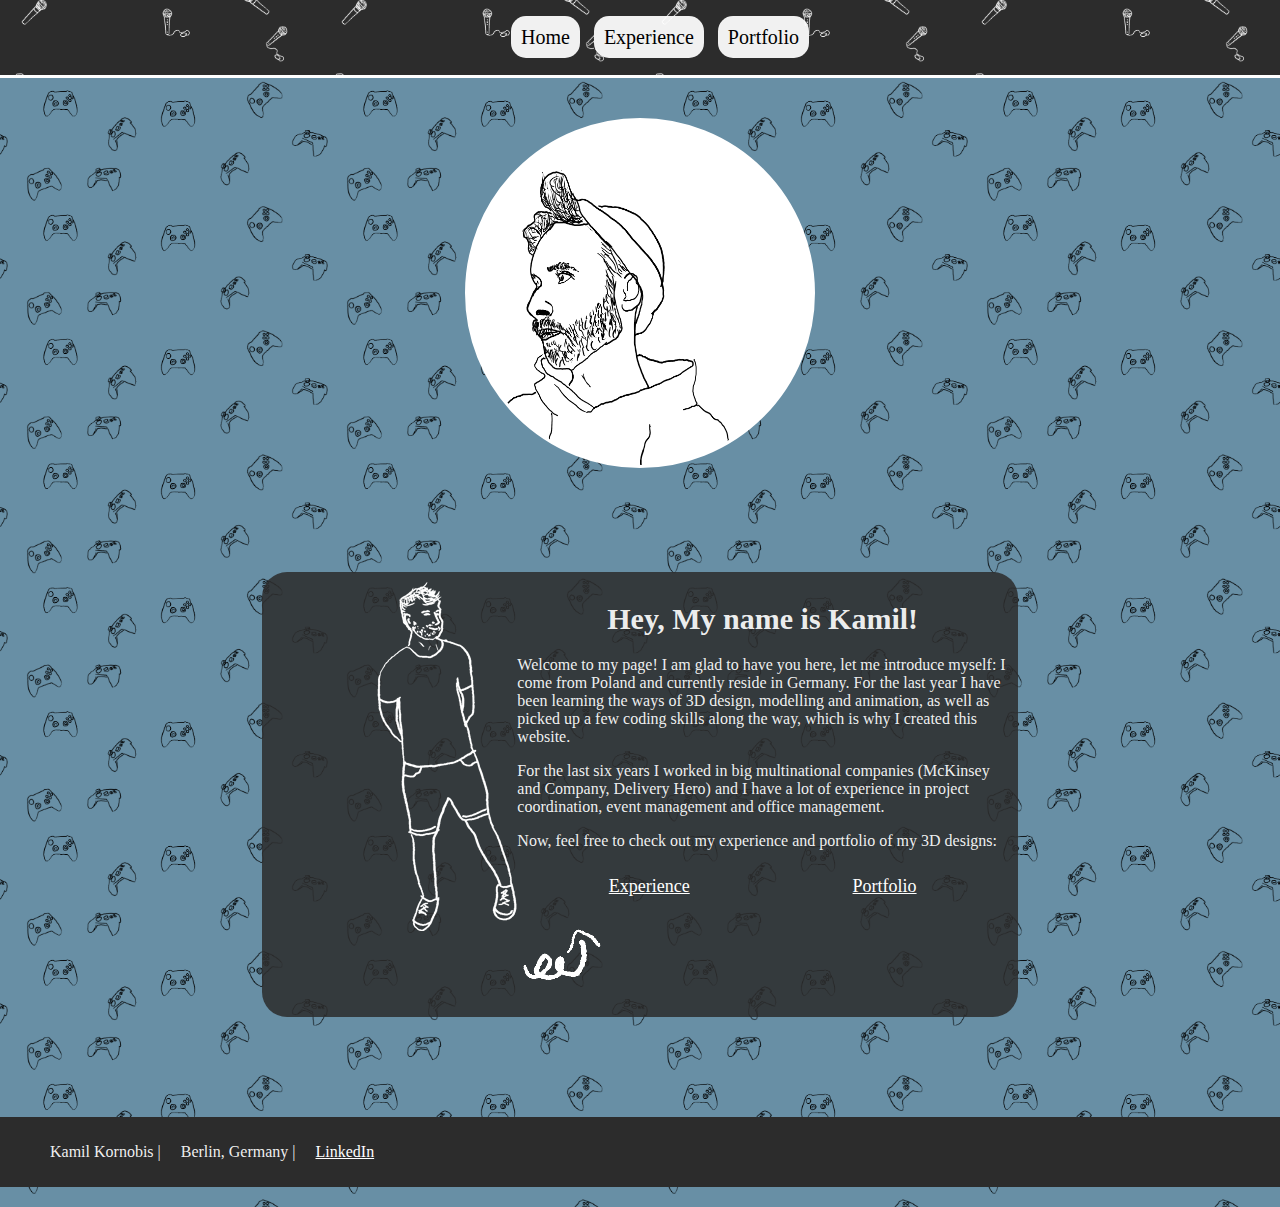
==== commit 1d38d983: "update23" ====
--- a/index.html
+++ b/index.html
@@ -46,15 +46,15 @@
         </div>
         </div>
 
-</div>
+    </div>
 
 <div id="contact">
     <ul>
     <li>Kamil Kornobis |
     <li>Berlin, Germany |
-    <li>linkedin.com/in/kamil-kornobis | 
+    <li><a href="http://linkedin.com/in/kamil-kornobis">LinkedIn</a> 
     </ul>
-
+</div>
 <footer>
    
 </footer>
--- a/style.css
+++ b/style.css
@@ -21,16 +21,6 @@
 
 }
 
-.banner {
-    display: flex;
-    flex-direction: column;
-    justify-content: center;
-    align-items: center;
-    width: 100%;
-    background-repeat: repeat;
-    background-position: center center;
-    background-size: 30%
-}
 
 #profile img{
     border-radius: 50%;
@@ -121,22 +111,6 @@
 }
 
 
-.experience {
-    margin-top: 10px;
-    background-color: rgba(44, 44, 44, 0.5);
-    opacity: 0.5px;
-    border-radius: 5px;
-    top: 50px;
-    width: 80%;
-    padding: 10px;
-    flex-grow: 1;
-    display: flex;
-    flex-direction: column;
-    align-content: center;
-    align-items: center;
-    justify-content: center;
-    font-size: medium;
-}
 
 h1{
     font-size: 30px;
@@ -151,26 +125,12 @@
     font-size: medium;
 }
 
-#Additonal {
-    border-radius: 5px;
-    background-color: rgba(44, 44, 44, 0.5);
-    opacity: 0.5px;
-    width: 80%;
-    padding: 10px;
-    flex-grow: 1;
-    display: flex;
-    flex-direction: column;
-    align-items: center;
-    align-content: center;
-}
-
 header { 
     align-items: center;
 }
 
 #contact {
     text-align: left;
-    border-radius: 5px;
     background-color: rgb(44, 44, 44);
     padding: 0;
     bottom: 0;
@@ -185,67 +145,20 @@
     padding: 10px;
 }
 
-nav {
-    display: block;
-    background-color: rgba(44, 44, 44, 0.5);
-    flex-direction: row;
-}
 
 a{
     color: white;
 }
-
-.wayfinding{
-        width: 560px;
-        overflow: hidden;
-        object-fit: scale-down;
-        margin: auto;
-        max-height: 560px;
-
-}
-
-.model {
-    width: 100%;
-    max-height: 560px;
-    min-height: 560px;
-  }
-  
-.model h2{
-    font-size: 25px;
-}
-
-  model-viewer {
-    width: 100%;
-    height: 560px;
-    background-color: transparent;
-    margin: auto;
-  }
-
-  .portfolio{
-    margin-top: 10px;
-    opacity: 0.5px;
-    border-radius: 5px;
-    top: 50px;
-    width: 80%;
-    padding: 10px;
-    display: flex;
-    flex-direction: column;
-    align-items: center;
-    align-content: center;
-    margin-top: 50px;
-
-
-  }
-
 
 nav li {
     display: inline-block;
     margin: auto;
     background-color: rgb(44, 44, 44);
-
+    margin-top: 10px;
+    margin-bottom: 10px
   }
 
-  nav{
+nav{
     width: 100%;
     background: none;
     display:inline-block;
@@ -260,11 +173,11 @@
     background-size: 25%;
     background-color: rgb(44, 44, 44);
     background-image: url(images/tlo2.png);
-
+    word-spacing: 10px;
 }
 
 nav a:hover{
-    color: rgb(208, 199, 211);
+    color: white;
     background-color:#688fa5;
 }
 
@@ -273,50 +186,9 @@
     padding: 10px;
     font-size: 20px;
     text-align: center;
-}
-
-
-.portfolio iframe{
-    min-width: 300px;
-    max-width: 100%;
-    min-height: 560px;
-    max-height: 100%;
-}
-
-.video{
-    margin-top: 10px;
-    background-color: rgba(44, 44, 44, 0.5);
-    opacity: 0.5px;
-    border-radius: 5px;
-    top: 50px;
-    width: 100%;
-    padding: 10px;
-    display: flex;
-    flex-direction: column;
-    align-items: center;
-    align-content: center;
-    margin-top: 50px;
-
-}
-
-.wayfinding{
-    margin-top: 50px;
-    background-color: rgba(44, 44, 44, 0.5);
-    opacity: 0.5px;
-    border-radius: 5px;
-    top: 50px;
-    width: 100%;
-    padding: 10px;
-    display: flex;
-    flex-direction: column;
-    align-items: center;
-    align-content: center;
-    justify-content: center;
-    justify-items: center;
-    text-align: center;
-    margin-top: 50px;
-
-
+    border-radius: 15px;
+    background-color: rgba(255, 255, 255, 0.932);
+    color: black;
 }
 
 
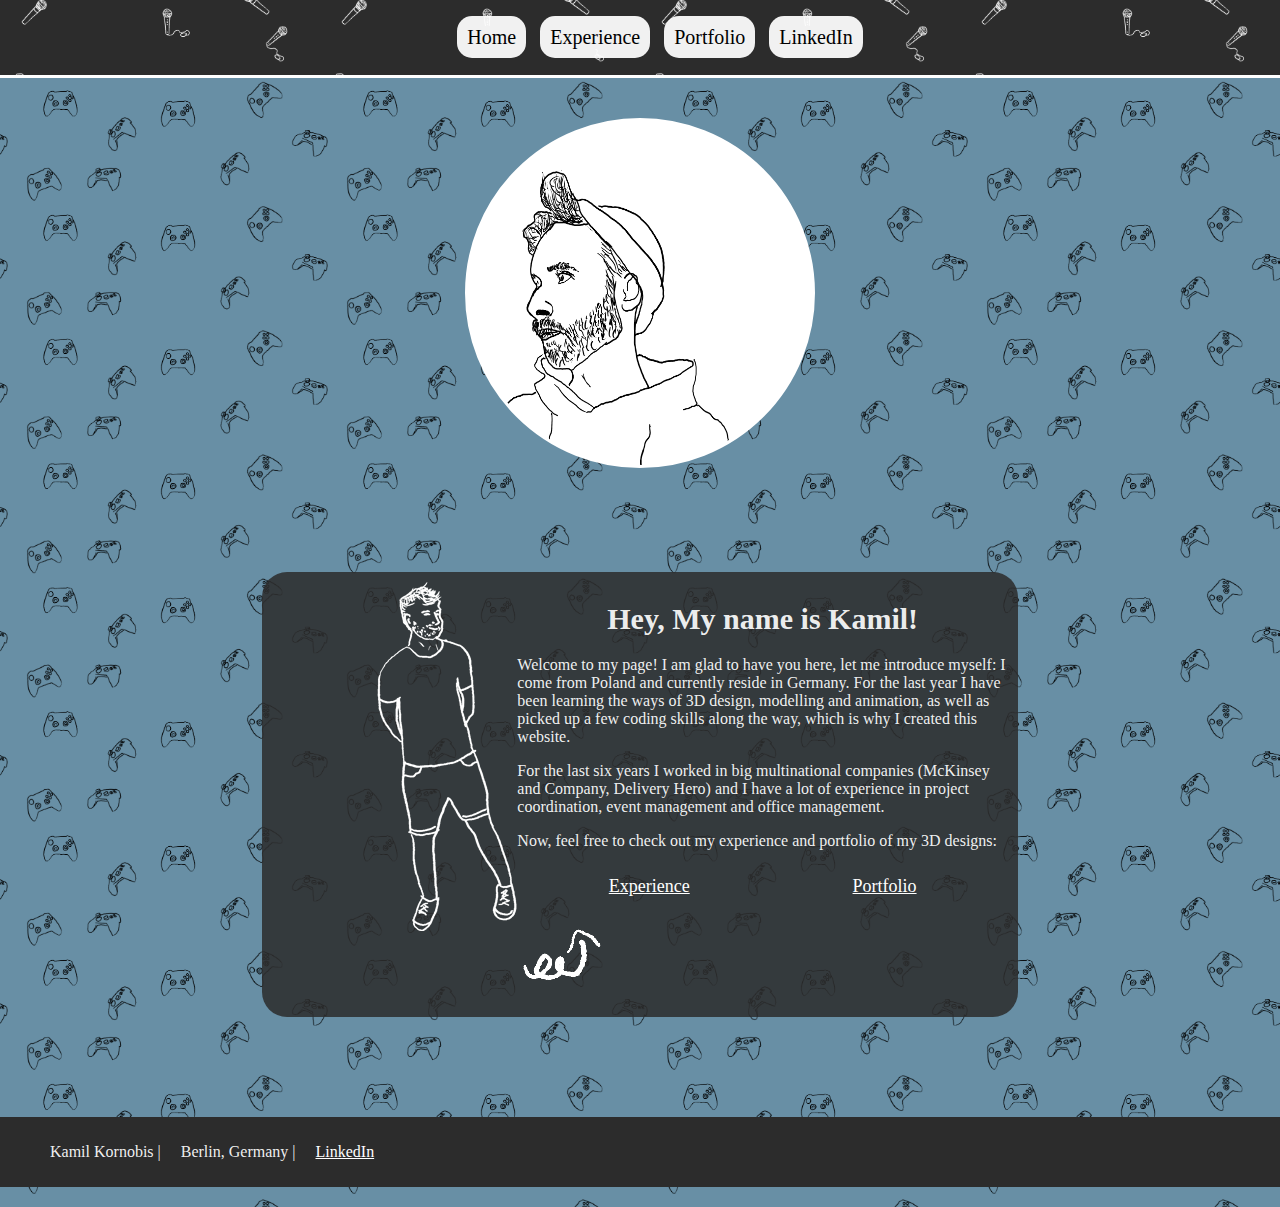
==== commit 6a418c41: "f234214" ====
--- a/index.html
+++ b/index.html
@@ -11,6 +11,7 @@
         <li><a href="index.html">Home</a></li>
         <li><a href="experience.html">Experience</a></li>
         <li><a href="portfolio.html">Portfolio</a></li>
+        <li><a href="http://linkedin.com/in/kamil-kornobis">LinkedIn</a></li>
     </ul>
     </nav>
 </head>
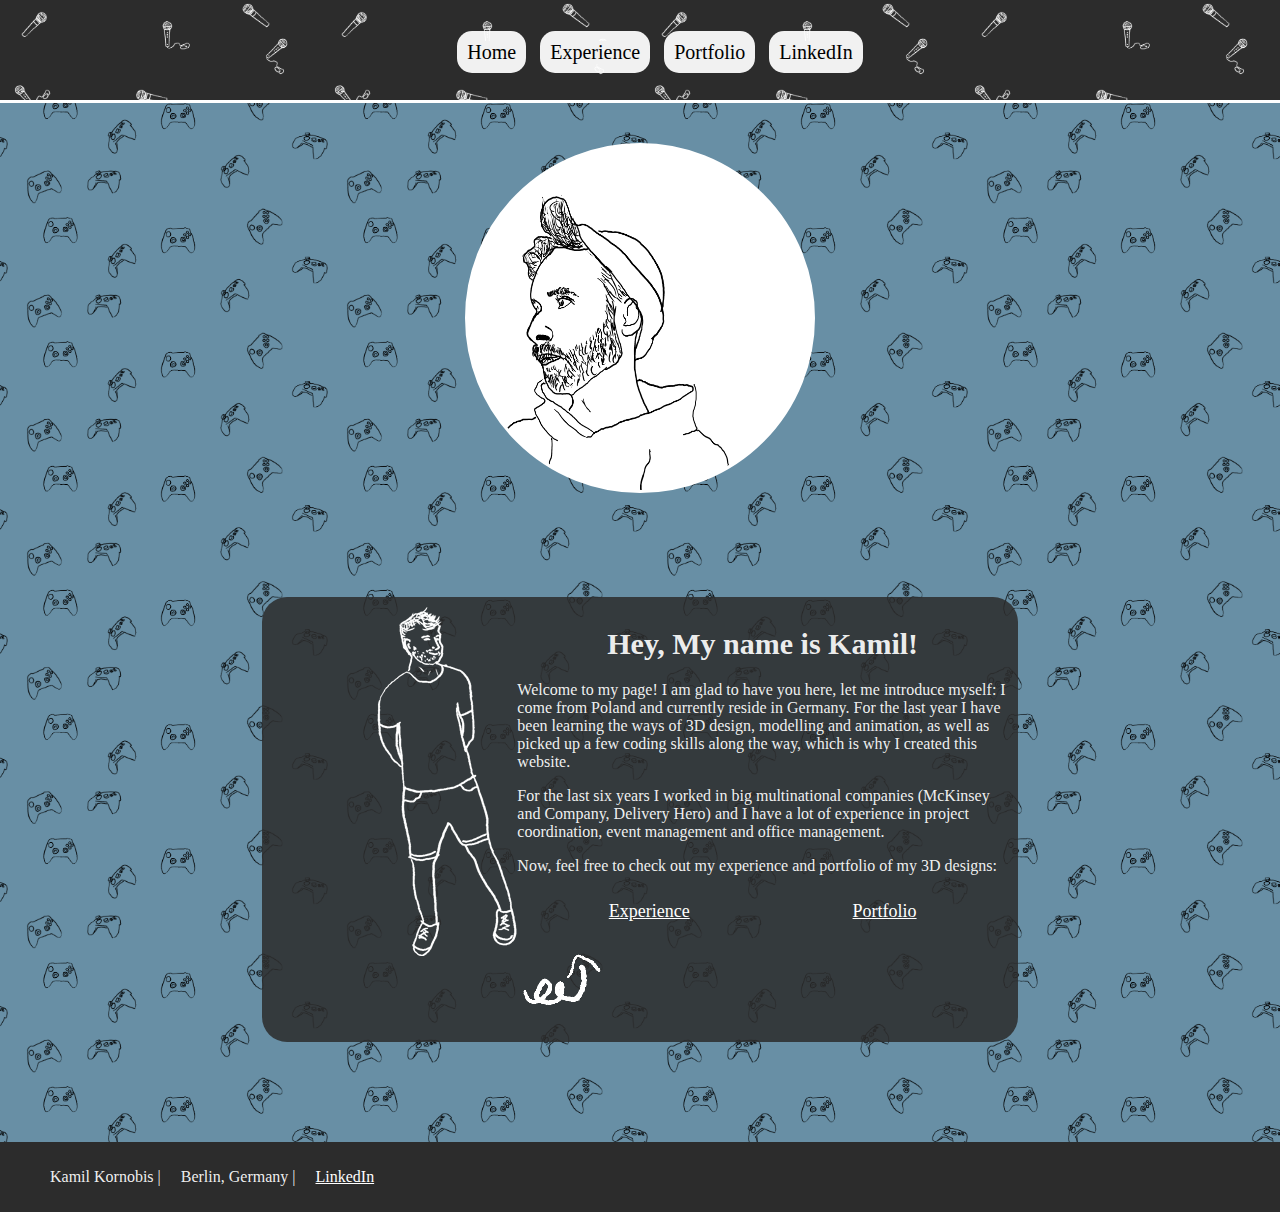
==== commit 30acbb4b: "Update index.html" ====
--- a/index.html
+++ b/index.html
@@ -55,7 +55,7 @@
     <li>Berlin, Germany |
     <li><a href="http://linkedin.com/in/kamil-kornobis">LinkedIn</a> 
     </ul>
-</div>
+
 <footer>
    
 </footer>
--- a/style.css
+++ b/style.css
@@ -154,17 +154,24 @@
     display: inline-block;
     margin: auto;
     background-color: rgb(44, 44, 44);
-    margin-top: 10px;
+    margin-top: 15px;
     margin-bottom: 10px
   }
 
 nav{
     width: 100%;
     background: none;
-    display:inline-block;
+    display:flex;
+    flex-direction: row;
+    justify-content: center;
+    align-content: center;
+    align-items: center;
+    justify-items: center;
+    min-width: 0;
+    flex-grow: 1;
     margin: 0;
     bottom: 0;
-    padding: 0;
+    padding: 10px;
     font-family: 'Lucida Sans', 'Lucida Sans Regular', 'Lucida Grande', 'Lucida Sans Unicode'; color: rgba(255, 255, 255, 0.932);
     text-align: center;
     border-bottom: #ffffff solid;
